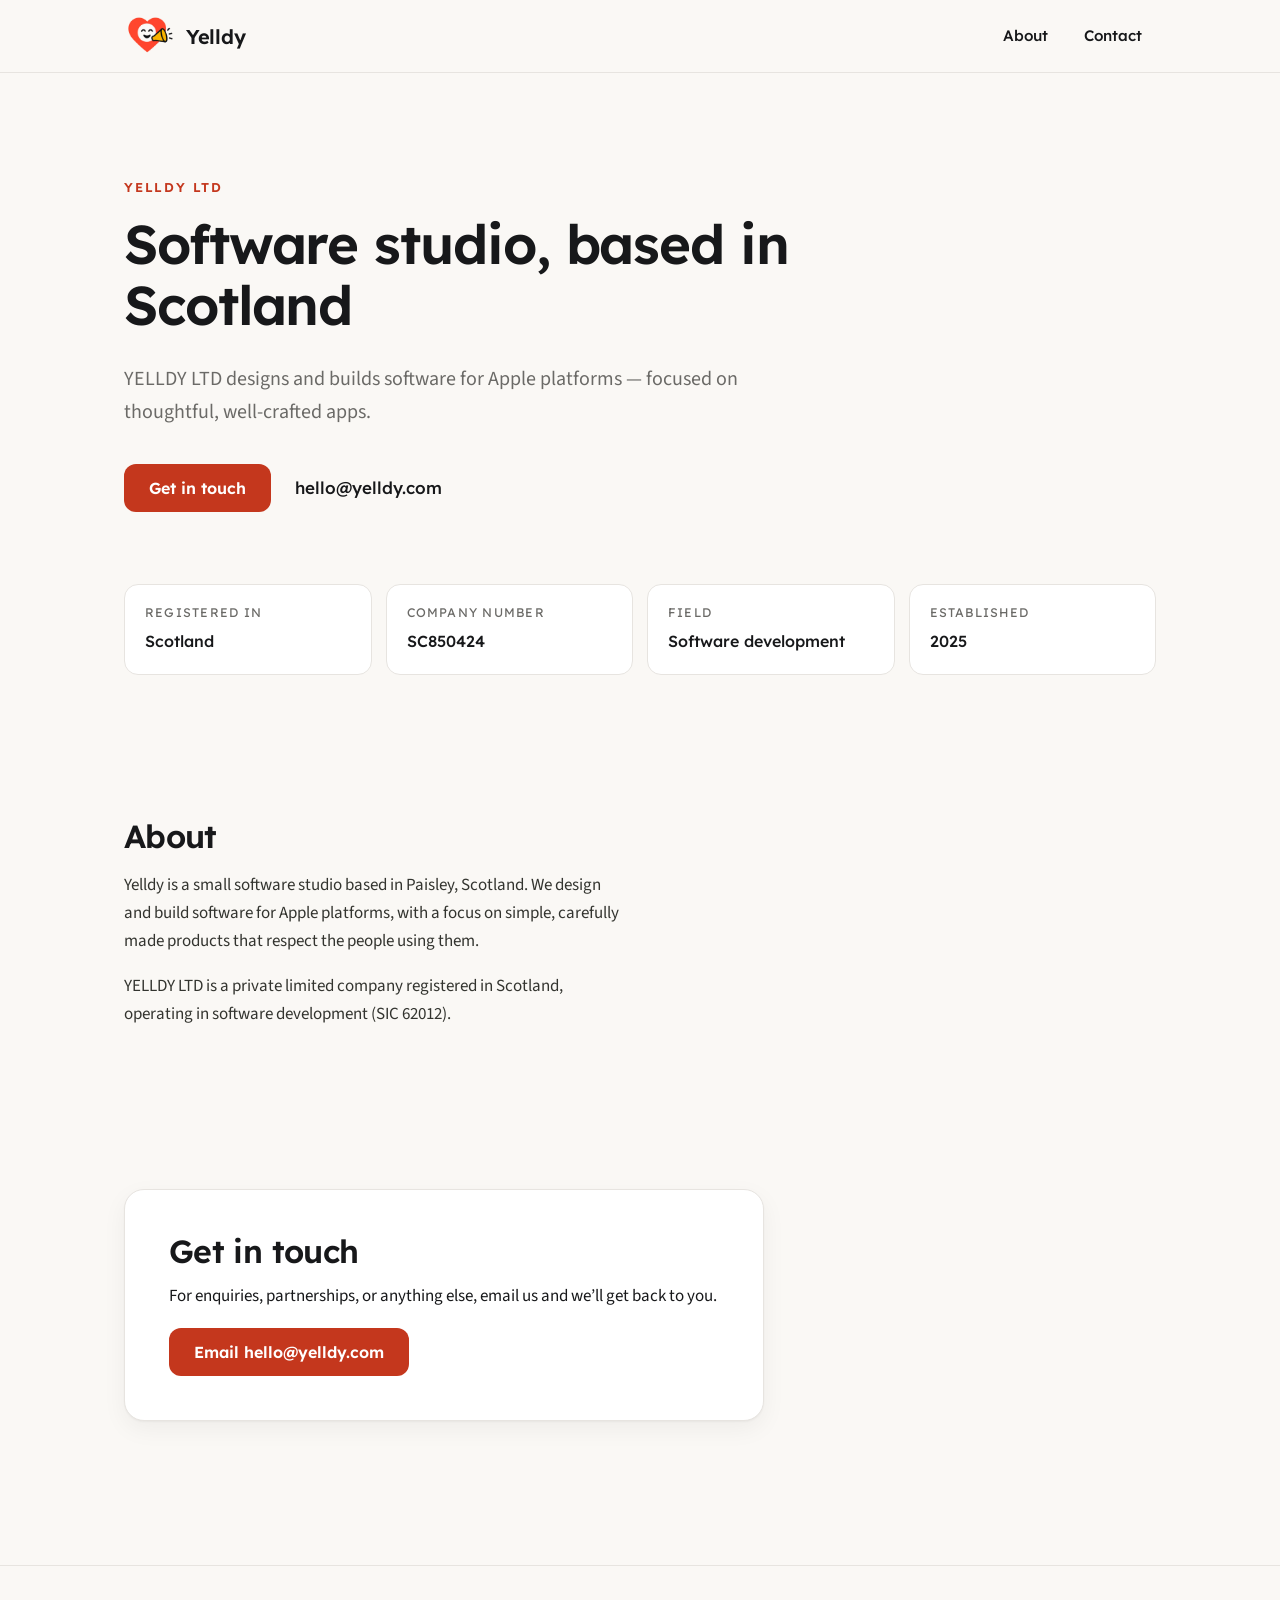
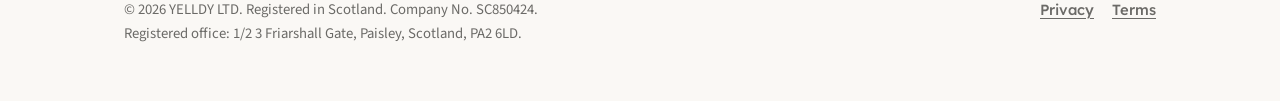
==== index.html @ 33c3a9d8 "first commit" ====
<!DOCTYPE html>
<html lang="en-GB">
<head>
  <meta charset="utf-8">
  <meta name="viewport" content="width=device-width, initial-scale=1">
  <title>Yelldy — Software studio, based in Scotland</title>
  <meta name="description" content="YELLDY LTD is a software studio based in Paisley, Scotland, building apps for Apple platforms.">
  <meta name="theme-color" content="#faf8f5">
  <link rel="canonical" href="https://yelldy.com/">

  <link rel="icon" type="image/png" href="assets/favicon.png">
  <link rel="apple-touch-icon" href="assets/apple-touch-icon.png">

  <meta property="og:type" content="website">
  <meta property="og:title" content="Yelldy — Software studio, based in Scotland">
  <meta property="og:description" content="YELLDY LTD is a software studio based in Paisley, Scotland, building apps for Apple platforms.">
  <meta property="og:url" content="https://yelldy.com/">
  <meta property="og:image" content="https://yelldy.com/assets/favicon.png">
  <meta name="twitter:card" content="summary">

  <link rel="preconnect" href="https://fonts.googleapis.com">
  <link rel="preconnect" href="https://fonts.gstatic.com" crossorigin>
  <link rel="stylesheet" href="https://fonts.googleapis.com/css2?family=Lexend:wght@400;500;600&family=Source+Sans+3:wght@400;500;600&display=swap">
  <link rel="stylesheet" href="styles.css">
</head>
<body>
  <a class="skip" href="#main">Skip to content</a>

  <header class="site-header">
    <div class="container">
      <a class="brand" href="/" aria-label="Yelldy home">
        <img src="assets/logo.png" alt="" width="40" height="40">
        <span>Yelldy</span>
      </a>
      <nav class="site-nav" aria-label="Primary">
        <a href="#about">About</a>
        <a href="#contact">Contact</a>
      </nav>
    </div>
  </header>

  <main id="main">
    <section class="hero">
      <div class="container">
        <div class="inner">
          <p class="eyebrow">YELLDY LTD</p>
          <h1>Software studio, based&nbsp;in Scotland</h1>
          <p class="lead">YELLDY LTD designs and builds software for Apple platforms — focused on thoughtful, well-crafted apps.</p>
          <div class="cta-row">
            <a class="btn" href="mailto:hello@yelldy.com">Get in touch</a>
            <a class="link-quiet" href="mailto:hello@yelldy.com">hello@yelldy.com</a>
          </div>
        </div>
      </div>
    </section>

    <section class="trust" aria-label="Company details">
      <div class="container">
        <ul>
          <li><span class="k">Registered in</span><span class="v">Scotland</span></li>
          <li><span class="k">Company number</span><span class="v">SC850424</span></li>
          <li><span class="k">Field</span><span class="v">Software development</span></li>
          <li><span class="k">Established</span><span class="v">2025</span></li>
        </ul>
      </div>
    </section>

    <section class="section" id="about">
      <div class="container">
        <h2>About</h2>
        <div class="prose">
          <p>Yelldy is a small software studio based in Paisley, Scotland. We design and build software for Apple platforms, with a focus on simple, carefully made products that respect the people using them.</p>
          <p>YELLDY LTD is a private limited company registered in Scotland, operating in software development (SIC 62012).</p>
        </div>
      </div>
    </section>

    <section class="section" id="contact">
      <div class="container">
        <div class="contact-card">
          <h2>Get in touch</h2>
          <p>For enquiries, partnerships, or anything else, email us and we&rsquo;ll get back to you.</p>
          <div class="cta-row">
            <a class="btn" href="mailto:hello@yelldy.com">Email hello@yelldy.com</a>
          </div>
        </div>
      </div>
    </section>
  </main>

  <footer class="site-footer">
    <div class="container">
      <p class="legal">&copy; 2026 YELLDY LTD. Registered in Scotland. Company No. SC850424. Registered office: 1/2 3 Friarshall Gate, Paisley, Scotland, PA2 6LD.</p>
      <nav class="footer-links" aria-label="Legal">
        <a href="privacy.html">Privacy</a>
        <a href="terms.html">Terms</a>
      </nav>
    </div>
  </footer>
</body>
</html>
---- styles.css ----
/* Yelldy — company site
   Palette derived from the Yelldy logo (#F4573E red / #F1B725 amber)
   Type: Lexend (headings) + Source Sans 3 (body) */

:root {
  --bg: #faf8f5;
  --surface: #ffffff;
  --ink: #17181a;
  --muted: #6b6a67;
  --border: #e7e4e0;

  --brand: #f4573e;      /* logo red — large text / decorative */
  --brand-ink: #c4371d;  /* accessible red (~5:1) — buttons, links */
  --brand-ink-hover: #a62d16;
  --amber: #f1b725;

  --radius: 14px;
  --maxw: 1080px;
  --shadow: 0 1px 2px rgba(23, 24, 26, .04), 0 8px 24px rgba(23, 24, 26, .05);

  --font-head: "Lexend", -apple-system, BlinkMacSystemFont, "Segoe UI", sans-serif;
  --font-body: "Source Sans 3", -apple-system, BlinkMacSystemFont, "Segoe UI", Roboto, sans-serif;
}

*, *::before, *::after { box-sizing: border-box; }

html { -webkit-text-size-adjust: 100%; }

body {
  margin: 0;
  background: var(--bg);
  color: var(--ink);
  font-family: var(--font-body);
  font-size: 1.0625rem;
  line-height: 1.65;
  -webkit-font-smoothing: antialiased;
  text-rendering: optimizeLegibility;
}

h1, h2, h3 {
  font-family: var(--font-head);
  font-weight: 600;
  line-height: 1.12;
  letter-spacing: -0.02em;
  margin: 0 0 .5em;
}

p { margin: 0 0 1em; }

a { color: var(--brand-ink); text-decoration-thickness: 1px; text-underline-offset: 3px; }
a:hover { color: var(--brand-ink-hover); }

/* Focus visibility (keyboard) */
:focus-visible {
  outline: 3px solid var(--brand-ink);
  outline-offset: 2px;
  border-radius: 6px;
}

/* Skip link */
.skip {
  position: absolute;
  left: -9999px;
  top: 0;
  background: var(--ink);
  color: #fff;
  padding: .75rem 1rem;
  border-radius: 0 0 10px 0;
  z-index: 100;
}
.skip:focus { left: 0; }

.container {
  width: 100%;
  max-width: var(--maxw);
  margin-inline: auto;
  padding-inline: 24px;
}

/* ---------- Header ---------- */
.site-header {
  border-bottom: 1px solid var(--border);
  background: rgba(250, 248, 245, .85);
  backdrop-filter: saturate(140%) blur(6px);
  position: sticky;
  top: 0;
  z-index: 20;
}
.site-header .container {
  display: flex;
  align-items: center;
  justify-content: space-between;
  gap: 16px;
  min-height: 72px;
}
.brand {
  display: inline-flex;
  align-items: center;
  gap: 12px;
  font-family: var(--font-head);
  font-weight: 600;
  font-size: 1.25rem;
  letter-spacing: -0.01em;
  color: var(--ink);
  text-decoration: none;
}
.brand img { height: 40px; width: auto; display: block; }
.brand:hover { color: var(--ink); }

.site-nav { display: flex; gap: 8px; }
.site-nav a {
  font-family: var(--font-head);
  font-weight: 500;
  font-size: .95rem;
  color: var(--ink);
  text-decoration: none;
  padding: 10px 14px;
  border-radius: 10px;
}
.site-nav a:hover { background: rgba(23, 24, 26, .06); color: var(--ink); }

/* ---------- Hero ---------- */
.hero { padding: clamp(56px, 9vw, 104px) 0 clamp(40px, 6vw, 64px); }
.hero .inner { max-width: 720px; }
.eyebrow {
  font-family: var(--font-head);
  font-weight: 600;
  font-size: .8rem;
  letter-spacing: .14em;
  text-transform: uppercase;
  color: var(--brand-ink);
  margin: 0 0 1rem;
}
.hero h1 {
  font-size: clamp(2.1rem, 5.2vw, 3.4rem);
  margin-bottom: .5em;
}
.hero p.lead {
  font-size: clamp(1.075rem, 2vw, 1.25rem);
  color: var(--muted);
  max-width: 34em;
  margin-bottom: 1.75em;
}
.cta-row { display: flex; flex-wrap: wrap; align-items: center; gap: 16px 24px; }

.btn {
  display: inline-block;
  font-family: var(--font-head);
  font-weight: 600;
  font-size: 1rem;
  line-height: 1;
  color: #fff;
  background: var(--brand-ink);
  padding: 15px 24px;
  border-radius: 12px;
  text-decoration: none;
  border: 1px solid transparent;
  transition: background-color .18s ease, transform .18s ease;
}
.btn:hover { background: var(--brand-ink-hover); color: #fff; }
.btn:active { transform: translateY(1px); }

.link-quiet {
  font-family: var(--font-head);
  font-weight: 500;
  text-decoration: none;
  color: var(--ink);
}
.link-quiet:hover { color: var(--brand-ink); }

/* ---------- Trust strip ---------- */
.trust { padding: 8px 0 clamp(48px, 7vw, 72px); }
.trust ul {
  list-style: none;
  margin: 0;
  padding: 0;
  display: grid;
  grid-template-columns: repeat(auto-fit, minmax(190px, 1fr));
  gap: 14px;
}
.trust li {
  background: var(--surface);
  border: 1px solid var(--border);
  border-radius: var(--radius);
  padding: 18px 20px;
}
.trust .k {
  display: block;
  font-family: var(--font-head);
  font-size: .78rem;
  letter-spacing: .1em;
  text-transform: uppercase;
  color: var(--muted);
  margin-bottom: 4px;
}
.trust .v { font-family: var(--font-head); font-weight: 500; font-size: 1rem; }

/* ---------- Sections ---------- */
.section { padding: clamp(40px, 6vw, 72px) 0; }
.section h2 { font-size: clamp(1.5rem, 3vw, 2rem); }
.section .prose { max-width: 62ch; }
.section .prose p { color: #33342f; }

/* Contact card */
.contact-card {
  background: var(--surface);
  border: 1px solid var(--border);
  border-radius: 20px;
  padding: clamp(28px, 4vw, 44px);
  box-shadow: var(--shadow);
  max-width: 640px;
}
.contact-card h2 { margin-bottom: .4em; }

/* ---------- Footer ---------- */
.site-footer {
  border-top: 1px solid var(--border);
  margin-top: clamp(40px, 6vw, 72px);
  padding: 32px 0 40px;
  color: var(--muted);
  font-size: .92rem;
}
.site-footer .container { display: flex; flex-wrap: wrap; gap: 12px 32px; justify-content: space-between; }
.legal { max-width: 62ch; }
.footer-links { display: flex; gap: 18px; font-family: var(--font-head); font-weight: 500; }
.site-footer a { color: var(--muted); }

/* ---------- Legal pages ---------- */
.page { padding: clamp(40px, 6vw, 72px) 0; }
.page .prose { max-width: 68ch; }
.page h1 { font-size: clamp(1.9rem, 4vw, 2.6rem); }
.page h2 { font-size: 1.25rem; margin-top: 1.8em; }
.updated { color: var(--muted); font-size: .95rem; margin-top: -.4em; }

/* ---------- Motion preference ---------- */
@media (prefers-reduced-motion: reduce) {
  * { transition: none !important; animation: none !important; }
}
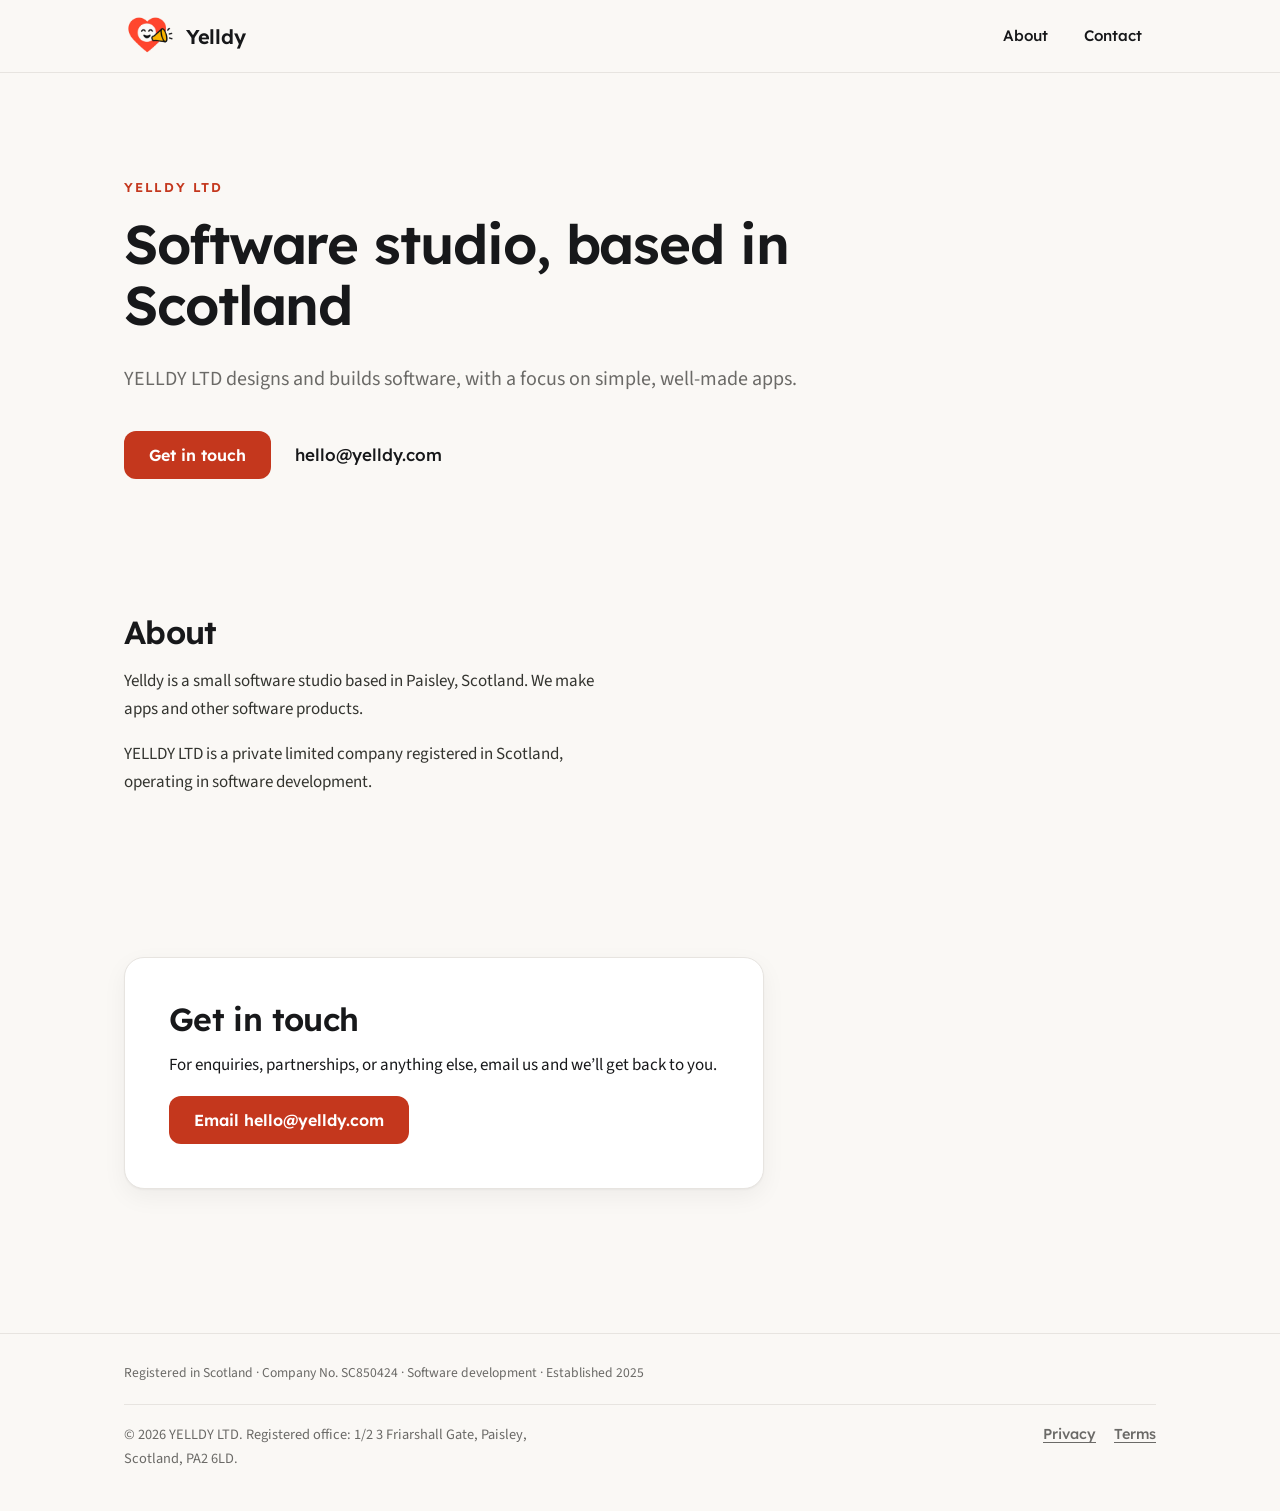
==== commit 56924676: "Refactor content and footer layout" ====
--- a/index.html
+++ b/index.html
@@ -4,7 +4,7 @@
   <meta charset="utf-8">
   <meta name="viewport" content="width=device-width, initial-scale=1">
   <title>Yelldy — Software studio, based in Scotland</title>
-  <meta name="description" content="YELLDY LTD is a software studio based in Paisley, Scotland, building apps for Apple platforms.">
+  <meta name="description" content="YELLDY LTD is a software studio based in Paisley, Scotland, building thoughtful, well-crafted software.">
   <meta name="theme-color" content="#faf8f5">
   <link rel="canonical" href="https://yelldy.com/">
 
@@ -13,7 +13,7 @@
 
   <meta property="og:type" content="website">
   <meta property="og:title" content="Yelldy — Software studio, based in Scotland">
-  <meta property="og:description" content="YELLDY LTD is a software studio based in Paisley, Scotland, building apps for Apple platforms.">
+  <meta property="og:description" content="YELLDY LTD is a software studio based in Paisley, Scotland, building thoughtful, well-crafted software.">
   <meta property="og:url" content="https://yelldy.com/">
   <meta property="og:image" content="https://yelldy.com/assets/favicon.png">
   <meta name="twitter:card" content="summary">
@@ -45,7 +45,7 @@
         <div class="inner">
           <p class="eyebrow">YELLDY LTD</p>
           <h1>Software studio, based&nbsp;in Scotland</h1>
-          <p class="lead">YELLDY LTD designs and builds software for Apple platforms — focused on thoughtful, well-crafted apps.</p>
+          <p class="lead">YELLDY LTD designs and builds software, with a focus on simple, well-made apps.</p>
           <div class="cta-row">
             <a class="btn" href="mailto:hello@yelldy.com">Get in touch</a>
             <a class="link-quiet" href="mailto:hello@yelldy.com">hello@yelldy.com</a>
@@ -54,23 +54,12 @@
       </div>
     </section>
 
-    <section class="trust" aria-label="Company details">
-      <div class="container">
-        <ul>
-          <li><span class="k">Registered in</span><span class="v">Scotland</span></li>
-          <li><span class="k">Company number</span><span class="v">SC850424</span></li>
-          <li><span class="k">Field</span><span class="v">Software development</span></li>
-          <li><span class="k">Established</span><span class="v">2025</span></li>
-        </ul>
-      </div>
-    </section>
-
     <section class="section" id="about">
       <div class="container">
         <h2>About</h2>
         <div class="prose">
-          <p>Yelldy is a small software studio based in Paisley, Scotland. We design and build software for Apple platforms, with a focus on simple, carefully made products that respect the people using them.</p>
-          <p>YELLDY LTD is a private limited company registered in Scotland, operating in software development (SIC 62012).</p>
+          <p>Yelldy is a small software studio based in Paisley, Scotland. We make apps and other software products.</p>
+          <p>YELLDY LTD is a private limited company registered in Scotland, operating in software development.</p>
         </div>
       </div>
     </section>
@@ -90,11 +79,14 @@
 
   <footer class="site-footer">
     <div class="container">
-      <p class="legal">&copy; 2026 YELLDY LTD. Registered in Scotland. Company No. SC850424. Registered office: 1/2 3 Friarshall Gate, Paisley, Scotland, PA2 6LD.</p>
-      <nav class="footer-links" aria-label="Legal">
-        <a href="privacy.html">Privacy</a>
-        <a href="terms.html">Terms</a>
-      </nav>
+      <p class="footer-facts">Registered in Scotland &middot; Company No. SC850424 &middot; Software development &middot; Established 2025</p>
+      <div class="footer-bottom">
+        <p class="legal">&copy; 2026 YELLDY LTD. Registered office: 1/2 3 Friarshall Gate, Paisley, Scotland, PA2 6LD.</p>
+        <nav class="footer-links" aria-label="Legal">
+          <a href="privacy.html">Privacy</a>
+          <a href="terms.html">Terms</a>
+        </nav>
+      </div>
     </div>
   </footer>
 </body>
--- a/styles.css
+++ b/styles.css
@@ -140,6 +140,7 @@
   color: var(--muted);
   max-width: 34em;
   margin-bottom: 1.75em;
+  text-wrap: pretty;
 }
 .cta-row { display: flex; flex-wrap: wrap; align-items: center; gap: 16px 24px; }
 
@@ -167,33 +168,6 @@
   color: var(--ink);
 }
 .link-quiet:hover { color: var(--brand-ink); }
-
-/* ---------- Trust strip ---------- */
-.trust { padding: 8px 0 clamp(48px, 7vw, 72px); }
-.trust ul {
-  list-style: none;
-  margin: 0;
-  padding: 0;
-  display: grid;
-  grid-template-columns: repeat(auto-fit, minmax(190px, 1fr));
-  gap: 14px;
-}
-.trust li {
-  background: var(--surface);
-  border: 1px solid var(--border);
-  border-radius: var(--radius);
-  padding: 18px 20px;
-}
-.trust .k {
-  display: block;
-  font-family: var(--font-head);
-  font-size: .78rem;
-  letter-spacing: .1em;
-  text-transform: uppercase;
-  color: var(--muted);
-  margin-bottom: 4px;
-}
-.trust .v { font-family: var(--font-head); font-weight: 500; font-size: 1rem; }
 
 /* ---------- Sections ---------- */
 .section { padding: clamp(40px, 6vw, 72px) 0; }
@@ -216,12 +190,25 @@
 .site-footer {
   border-top: 1px solid var(--border);
   margin-top: clamp(40px, 6vw, 72px);
-  padding: 32px 0 40px;
+  padding: 28px 0 40px;
   color: var(--muted);
-  font-size: .92rem;
-}
-.site-footer .container { display: flex; flex-wrap: wrap; gap: 12px 32px; justify-content: space-between; }
-.legal { max-width: 62ch; }
+  font-size: .9rem;
+}
+.footer-facts {
+  font-size: .85rem;
+  color: var(--muted);
+  margin: 0 0 20px;
+}
+.footer-bottom {
+  display: flex;
+  flex-wrap: wrap;
+  gap: 12px 32px;
+  justify-content: space-between;
+  align-items: baseline;
+  padding-top: 18px;
+  border-top: 1px solid var(--border);
+}
+.legal { max-width: 62ch; margin: 0; }
 .footer-links { display: flex; gap: 18px; font-family: var(--font-head); font-weight: 500; }
 .site-footer a { color: var(--muted); }
 
